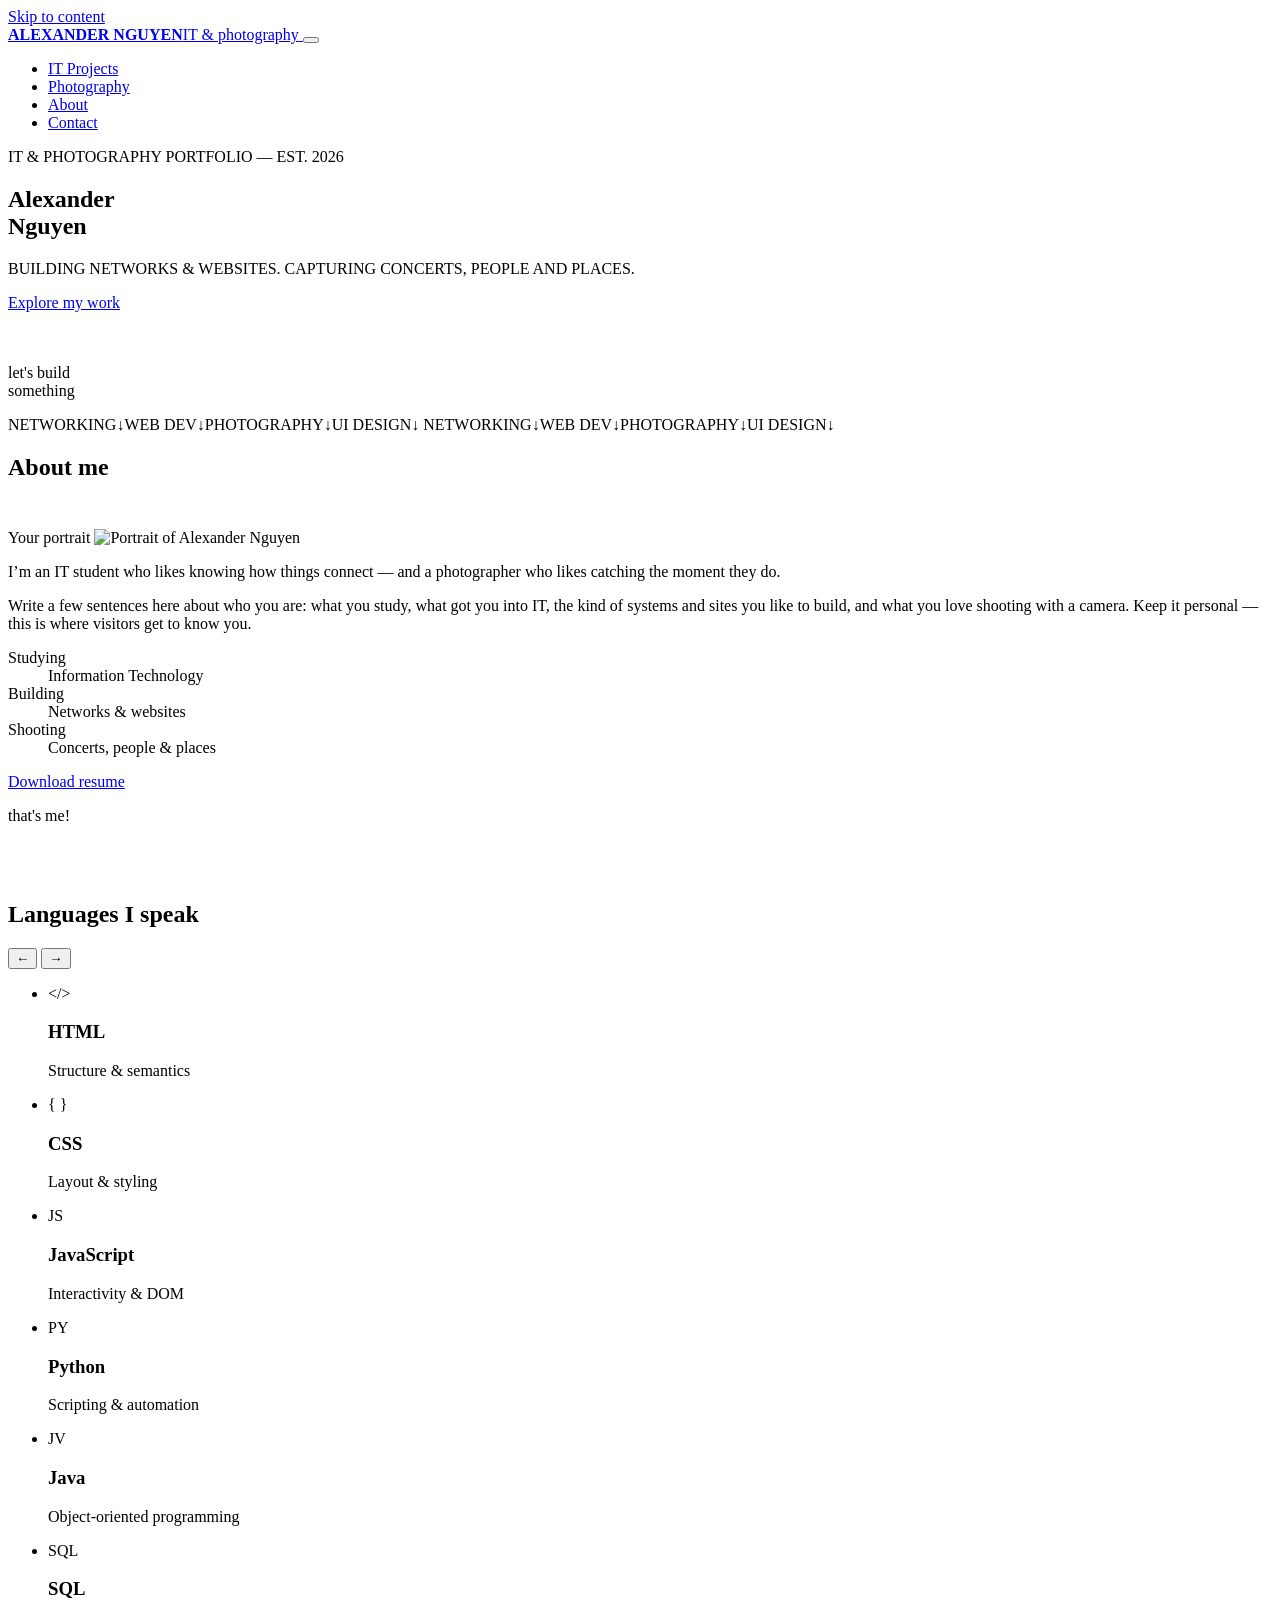
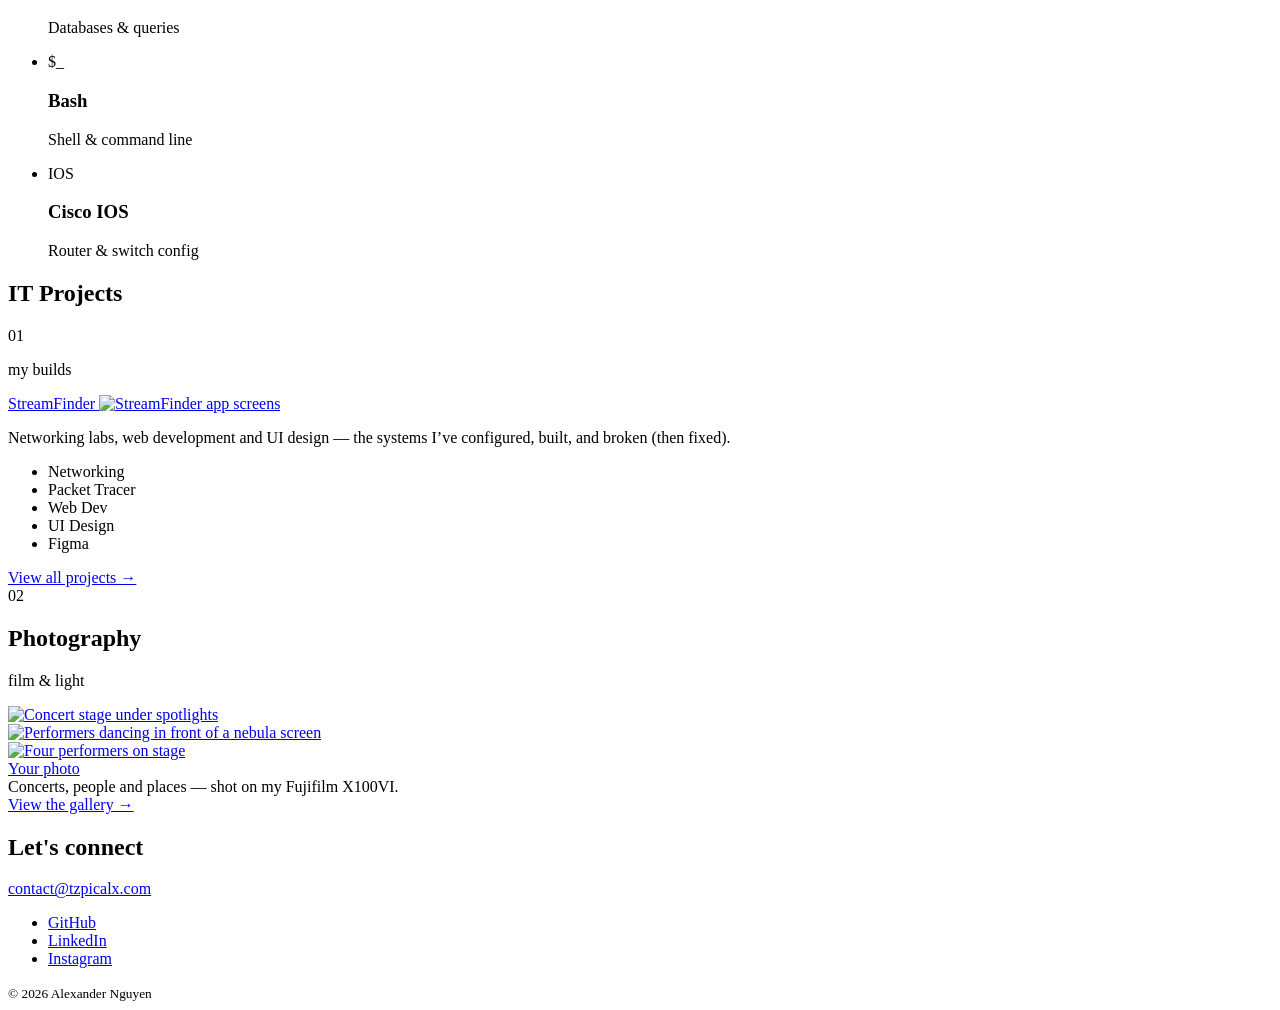
==== index.html @ 3ffe0241 "Add files via upload" ====
<!doctype html>
<html lang="en">
<head>
  <meta charset="utf-8">
  <meta name="viewport" content="width=device-width, initial-scale=1">
  <title>Alexander Nguyen — IT & Photography</title>
  <meta name="description" content="Alexander Nguyen — IT student building networks and websites, and a concert photographer shooting on a Fujifilm X100VI.">
  <meta name="theme-color" content="#050505">
  <link rel="preconnect" href="https://fonts.googleapis.com">
  <link rel="preconnect" href="https://fonts.gstatic.com" crossorigin>
  <link href="https://fonts.googleapis.com/css2?family=Caveat&family=Inter:wght@400;500;600;800;900&display=swap" rel="stylesheet">
  <link rel="stylesheet" href="css/styles.css">
</head>
<body>
  <a class="skip-link" href="#main">Skip to content</a>

  <!-- ============ NAV ============ -->
  <header class="nav">
    <a class="nav__brand" href="index.html" aria-label="Alexander Nguyen, home">
      <strong>ALEXANDER NGUYEN</strong><span>IT &amp; photography</span>
    </a>
    <button class="nav__toggle" aria-label="Menu" aria-expanded="false" aria-controls="nav-links"><span></span></button>
    <nav aria-label="Main">
      <ul class="nav__links" id="nav-links">
        <li><a href="it-projects.html">IT Projects</a></li>
        <li><a href="photography.html">Photography</a></li>
        <li><a href="#about">About</a></li>
        <li><a href="#contact" class="is-accent">Contact</a></li>
      </ul>
    </nav>
  </header>

  <main id="main">
    <!-- ============ HERO ============ -->
    <section class="hero" aria-labelledby="hero-name">
      <div class="leaks" aria-hidden="true">
        <span class="leak" style="--c:var(--leak-orange);--o:.85;--b:140px;width:420px;height:1000px;right:-160px;top:-120px"></span>
        <span class="leak" style="--c:var(--leak-cream);--o:.9;--b:70px;width:170px;height:760px;right:-40px;top:-20px"></span>
        <span class="leak" style="--c:var(--leak-red);--o:.8;--b:130px;width:360px;height:420px;right:-140px;top:470px"></span>
        <span class="leak" style="--c:var(--leak-orange);--o:.35;--b:120px;width:260px;height:300px;left:-140px;top:-120px"></span>
        <span class="leak leak--streak" style="--o:.55;--b:55px;width:1000px;height:130px;left:-420px;top:640px"></span>
      </div>

      <div class="hero__content">
        <p class="hero__eyebrow">IT &amp; PHOTOGRAPHY PORTFOLIO — EST. 2026</p>
        <h1 class="display hero__name icy" id="hero-name">Alexander<br>Nguyen</h1>
        <p class="hero__tagline">BUILDING NETWORKS &amp; WEBSITES. CAPTURING CONCERTS, PEOPLE AND PLACES.</p>
        <a class="btn" href="#work">Explore my work</a>
      </div>

      <div class="hero__stack" aria-hidden="true">
        <div class="ph"><img src="assets/photos/concert-stage.jpg" alt=""></div>
        <div class="ph"><img src="assets/photos/concert-nebula.jpg" alt=""></div>
      </div>
      <p class="note note--ring" aria-hidden="true">let's build<br>something</p>
    </section>

    <!-- ============ MARQUEE ============ -->
    <div class="marquee" aria-hidden="true">
      <div class="marquee__track">
        <div class="marquee__group">
          <span>NETWORKING</span><span>↓</span><span>WEB DEV</span><span>↓</span><span>PHOTOGRAPHY</span><span>↓</span><span>UI DESIGN</span><span>↓</span>
          <span>NETWORKING</span><span>↓</span><span>WEB DEV</span><span>↓</span><span>PHOTOGRAPHY</span><span>↓</span><span>UI DESIGN</span><span>↓</span>
        </div>
      </div>
    </div>

    <!-- ============ ABOUT ============ -->
    <section class="section about container" id="about" aria-labelledby="about-title">
      <div class="leaks" aria-hidden="true">
        <span class="leak" style="--o:.35;--b:160px;width:500px;height:500px;left:-200px;top:620px"></span>
      </div>
      <h2 class="section-title reveal" id="about-title" style="margin-bottom:48px">About me</h2>
      <div class="about__grid">
        <div class="ph about__portrait reveal">
          Your portrait
          <!-- Add your photo as assets/photos/portrait.jpg and it appears here automatically -->
          <img src="assets/photos/portrait.jpg" alt="Portrait of Alexander Nguyen" data-optional>
        </div>
        <div class="about__text reveal">
          <p class="lead">I’m an IT student who likes knowing how things connect — and a photographer who likes catching the moment they do.</p>
          <p class="about__bio">Write a few sentences here about who you are: what you study, what got you into IT, the kind of systems and sites you like to build, and what you love shooting with a camera. Keep it personal — this is where visitors get to know you.</p>
          <dl class="facts">
            <div><dt>Studying</dt><dd>Information Technology</dd></div>
            <div><dt>Building</dt><dd>Networks &amp; websites</dd></div>
            <div><dt>Shooting</dt><dd>Concerts, people &amp; places</dd></div>
          </dl>
          <div><a class="btn" href="assets/resume.pdf" download>Download resume</a></div>
        </div>
      </div>
      <p class="note" aria-hidden="true">that's me!</p>
    </section>

    <!-- ============ LANGUAGES CAROUSEL ============ -->
    <section class="section container" style="padding-top:40px" aria-labelledby="lang-title" data-carousel>
      <div class="carousel__head reveal">
        <h2 class="section-title" id="lang-title">Languages I speak</h2>
        <div class="carousel__arrows">
          <button class="round-btn" type="button" aria-label="Previous" data-prev>←</button>
          <button class="round-btn round-btn--accent" type="button" aria-label="Next" data-next>→</button>
        </div>
      </div>
      <!-- Edit this list to match the languages you know -->
      <ul class="carousel__track reveal" tabindex="0" aria-label="Programming languages">
        <li class="lang"><span class="lang__glyph icy">&lt;/&gt;</span><div><h3>HTML</h3><p>Structure &amp; semantics</p></div></li>
        <li class="lang"><span class="lang__glyph icy">{ }</span><div><h3>CSS</h3><p>Layout &amp; styling</p></div></li>
        <li class="lang"><span class="lang__glyph icy">JS</span><div><h3>JavaScript</h3><p>Interactivity &amp; DOM</p></div></li>
        <li class="lang"><span class="lang__glyph icy">PY</span><div><h3>Python</h3><p>Scripting &amp; automation</p></div></li>
        <li class="lang"><span class="lang__glyph icy">JV</span><div><h3>Java</h3><p>Object-oriented programming</p></div></li>
        <li class="lang"><span class="lang__glyph icy">SQL</span><div><h3>SQL</h3><p>Databases &amp; queries</p></div></li>
        <li class="lang"><span class="lang__glyph icy">$_</span><div><h3>Bash</h3><p>Shell &amp; command line</p></div></li>
        <li class="lang"><span class="lang__glyph icy">IOS</span><div><h3>Cisco IOS</h3><p>Router &amp; switch config</p></div></li>
      </ul>
      <div class="carousel__dots" aria-label="Carousel position"></div>
    </section>

    <!-- ============ IT PROJECTS ============ -->
    <section class="section section--line container" id="work" aria-labelledby="it-title">
      <div class="section-head reveal">
        <h2 class="display feature-title icy" id="it-title">IT Projects</h2>
        <span class="num">01</span>
      </div>
      <p class="note" style="right:calc(var(--pad) + 120px);top:90px" aria-hidden="true">my builds</p>
      <div class="feature-it">
        <a class="feature-link reveal" href="it-projects.html" aria-label="See all IT projects">
          <div class="ph cover">
            StreamFinder
            <img src="assets/streamfinder/cover.png" alt="StreamFinder app screens" data-optional>
          </div>
        </a>
        <div class="feature-it__details reveal">
          <p>Networking labs, web development and UI design — the systems I’ve configured, built, and broken (then fixed).</p>
          <ul class="tags">
            <li class="tag">Networking</li><li class="tag">Packet Tracer</li><li class="tag">Web Dev</li><li class="tag">UI Design</li><li class="tag">Figma</li>
          </ul>
          <a class="link" href="it-projects.html">View all projects →</a>
        </div>
      </div>
    </section>

    <!-- ============ PHOTOGRAPHY ============ -->
    <section class="section container" aria-labelledby="photo-title">
      <div class="leaks" aria-hidden="true">
        <span class="leak" style="--o:.55;--b:160px;width:520px;height:620px;right:-260px;top:160px"></span>
        <span class="leak" style="--c:var(--leak-red);--o:.45;--b:140px;width:260px;height:520px;right:-120px;top:480px"></span>
      </div>
      <div class="section-head reveal">
        <span class="num">02</span>
        <h2 class="display feature-title icy" id="photo-title">Photography</h2>
      </div>
      <p class="note note--ring" style="left:calc(var(--pad) + 40px);top:110px" aria-hidden="true">film &amp; light</p>
      <a class="photo-row reveal" href="photography.html" aria-label="Open the photography gallery">
        <div class="ph cover"><img src="assets/photos/concert-spotlights.jpg" alt="Concert stage under spotlights"></div>
        <div class="ph cover"><img src="assets/photos/concert-nebula.jpg" alt="Performers dancing in front of a nebula screen"></div>
        <div class="ph cover"><img src="assets/photos/concert-stage.jpg" alt="Four performers on stage"></div>
        <div class="ph cover">Your photo</div>
      </a>
      <div class="feature-foot reveal">
        <p style="margin:0">Concerts, people and places — shot on my Fujifilm X100VI.</p>
        <a class="link" href="photography.html">View the gallery →</a>
      </div>
    </section>
  </main>

  <!-- ============ CONTACT FOOTER ============ -->
  <footer class="contact" id="contact">
    <div class="leaks" aria-hidden="true">
      <span class="leak" style="--o:.55;--b:150px;width:700px;height:260px;left:-120px;bottom:-140px"></span>
      <span class="leak" style="--c:var(--leak-red);--o:.45;--b:130px;width:400px;height:200px;left:380px;bottom:-120px"></span>
    </div>
    <h2 class="display contact__title icy" style="position:relative;z-index:1">Let's connect</h2>
    <div class="contact__row">
      <a class="contact__email" href="mailto:contact@tzpicalx.com">contact@tzpicalx.com</a>
      <ul class="socials">
        <li><a href="https://github.com/tzpicalx" target="_blank" rel="noopener">GitHub</a></li>
        <li><a href="https://www.linkedin.com/in/tzpicalx" target="_blank" rel="noopener">LinkedIn</a></li>
        <li><a href="https://www.instagram.com/tzpicalx" target="_blank" rel="noopener">Instagram</a></li>
      </ul>
    </div>
    <small>© <span data-year>2026</span> Alexander Nguyen</small>
  </footer>

  <script src="js/main.js"></script>
</body>
</html>
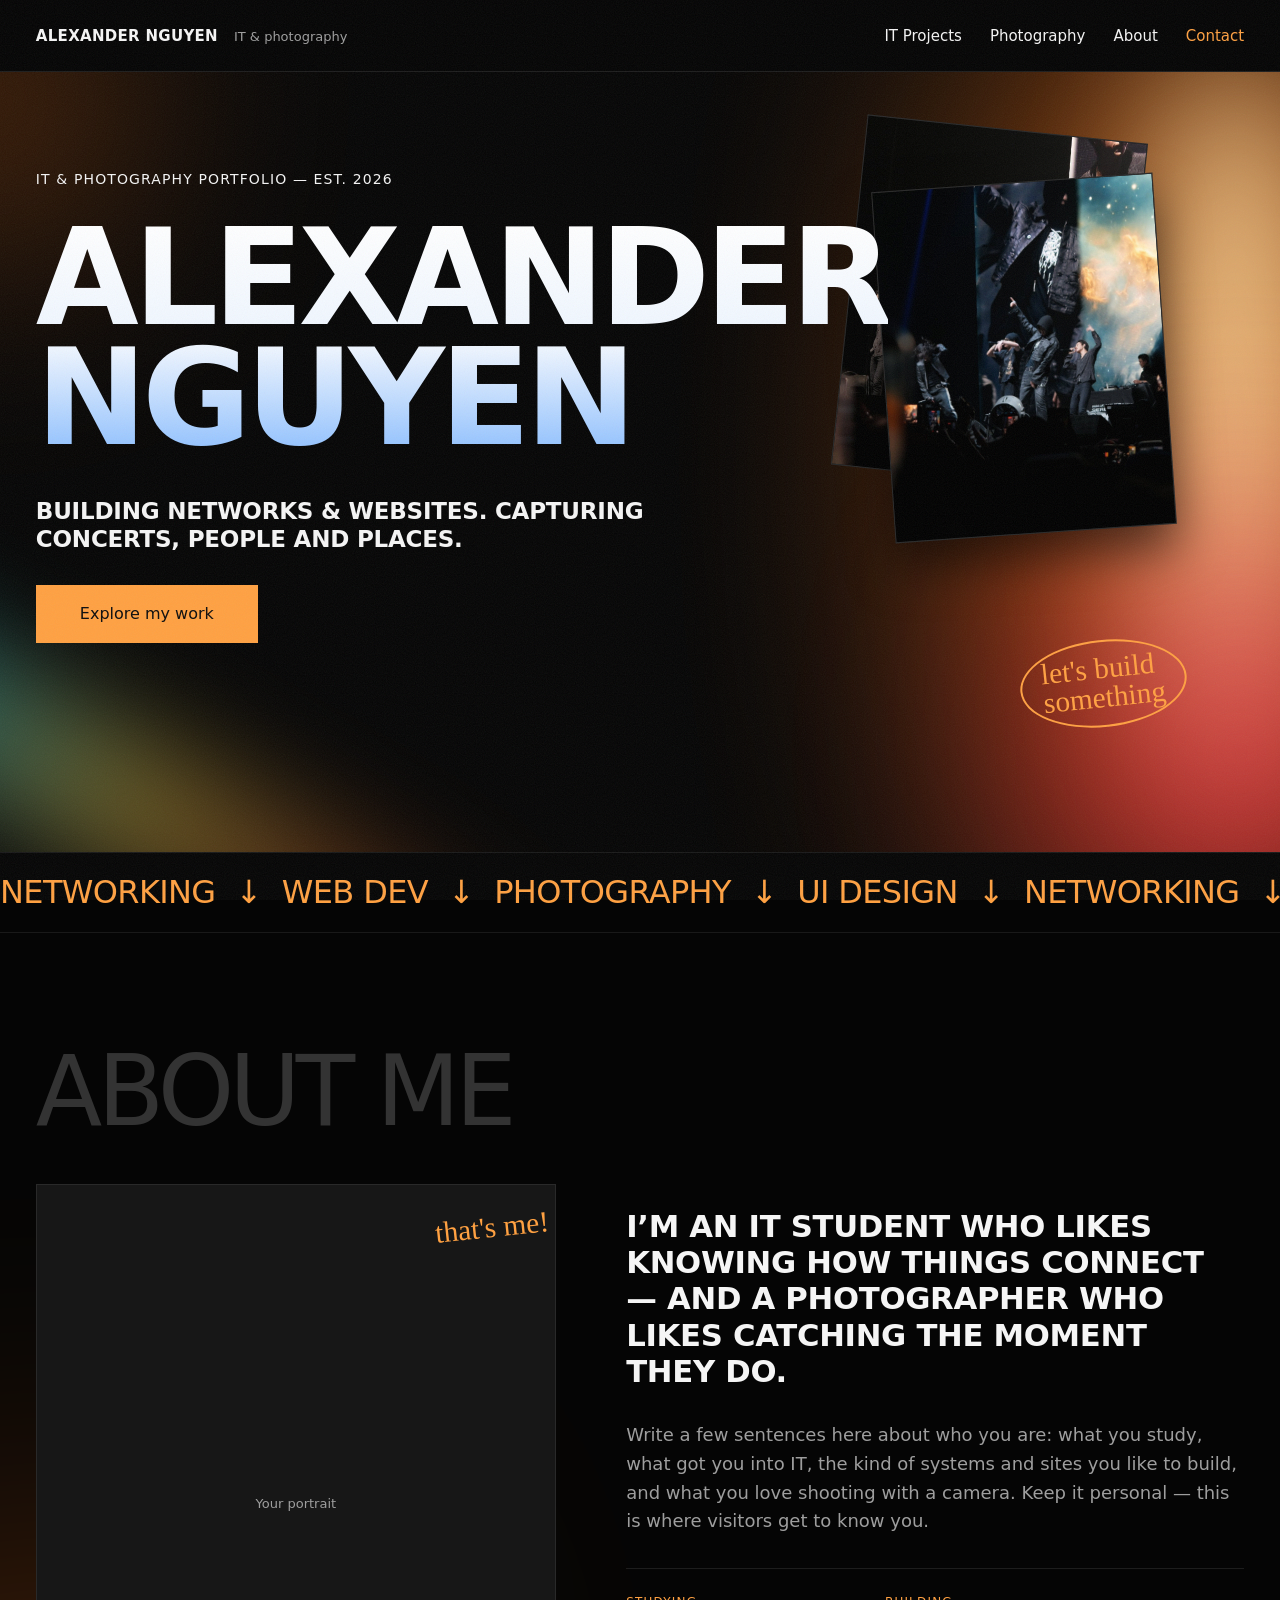
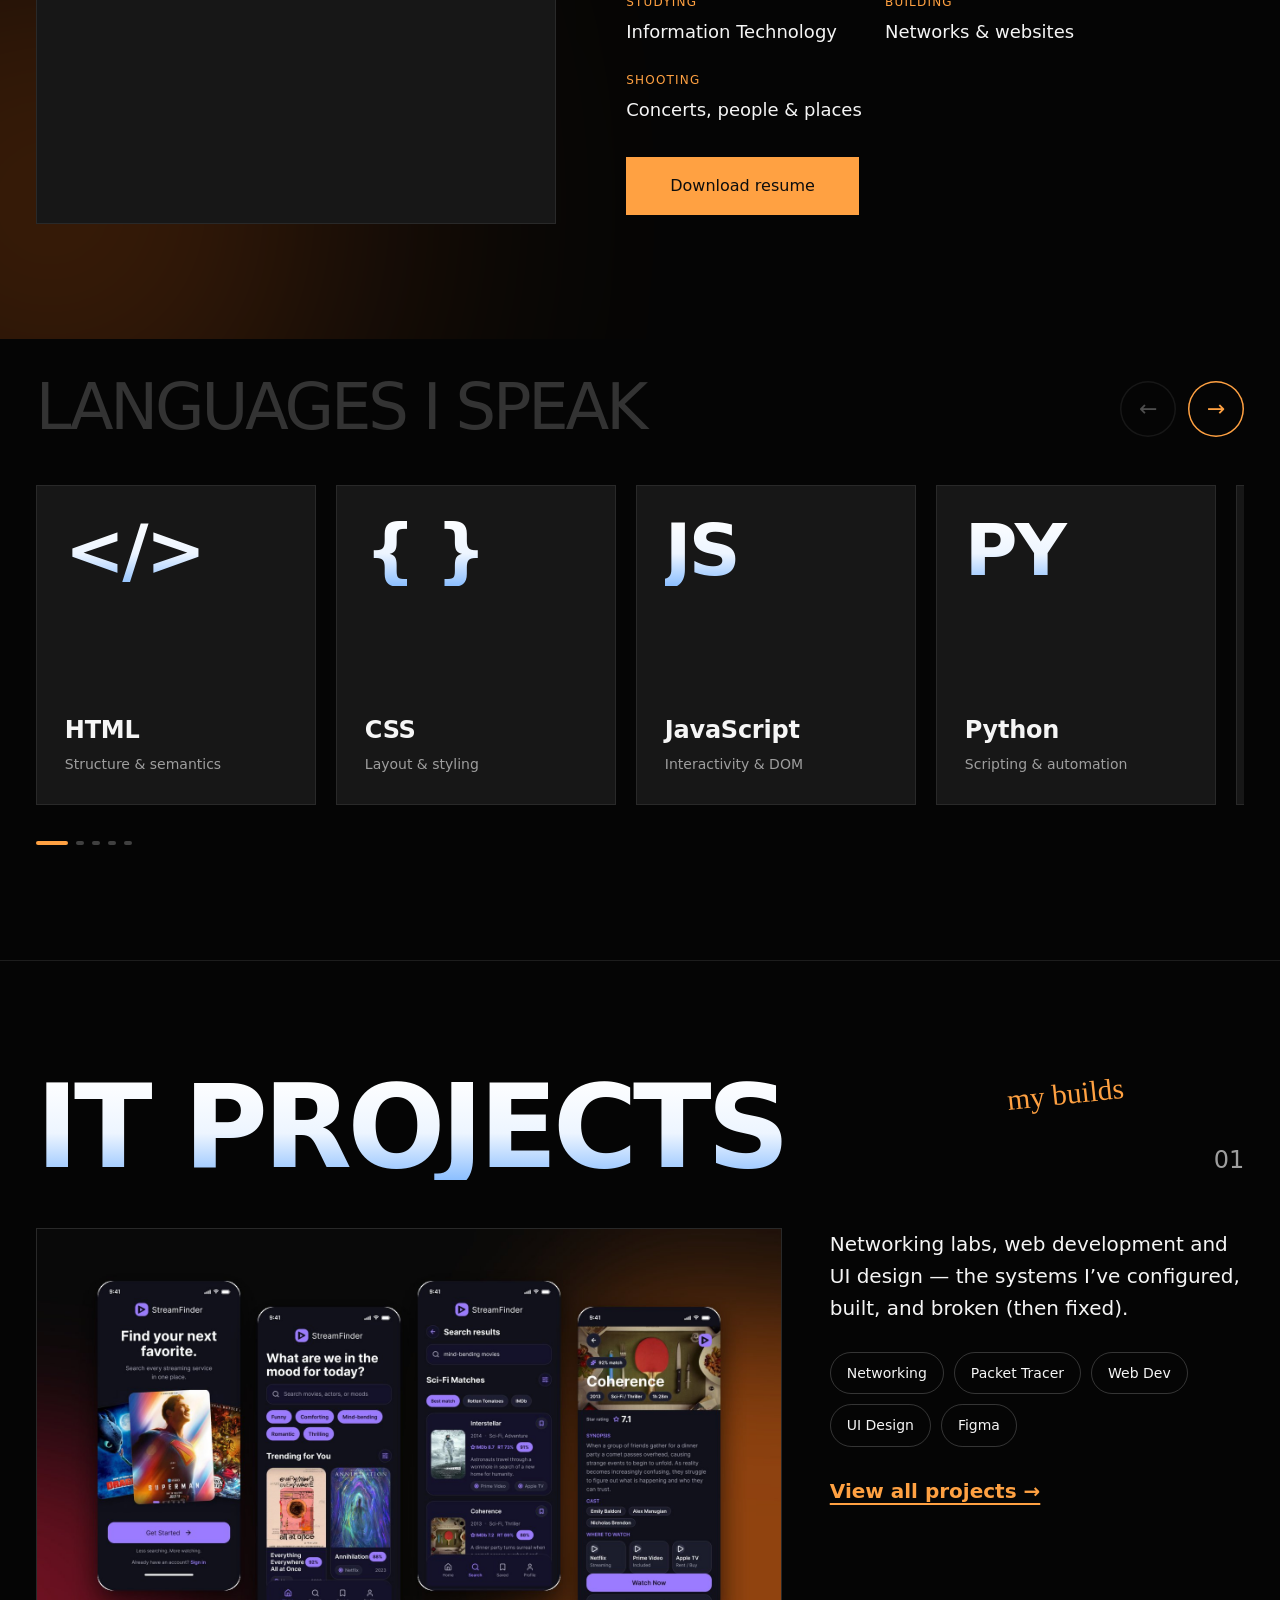
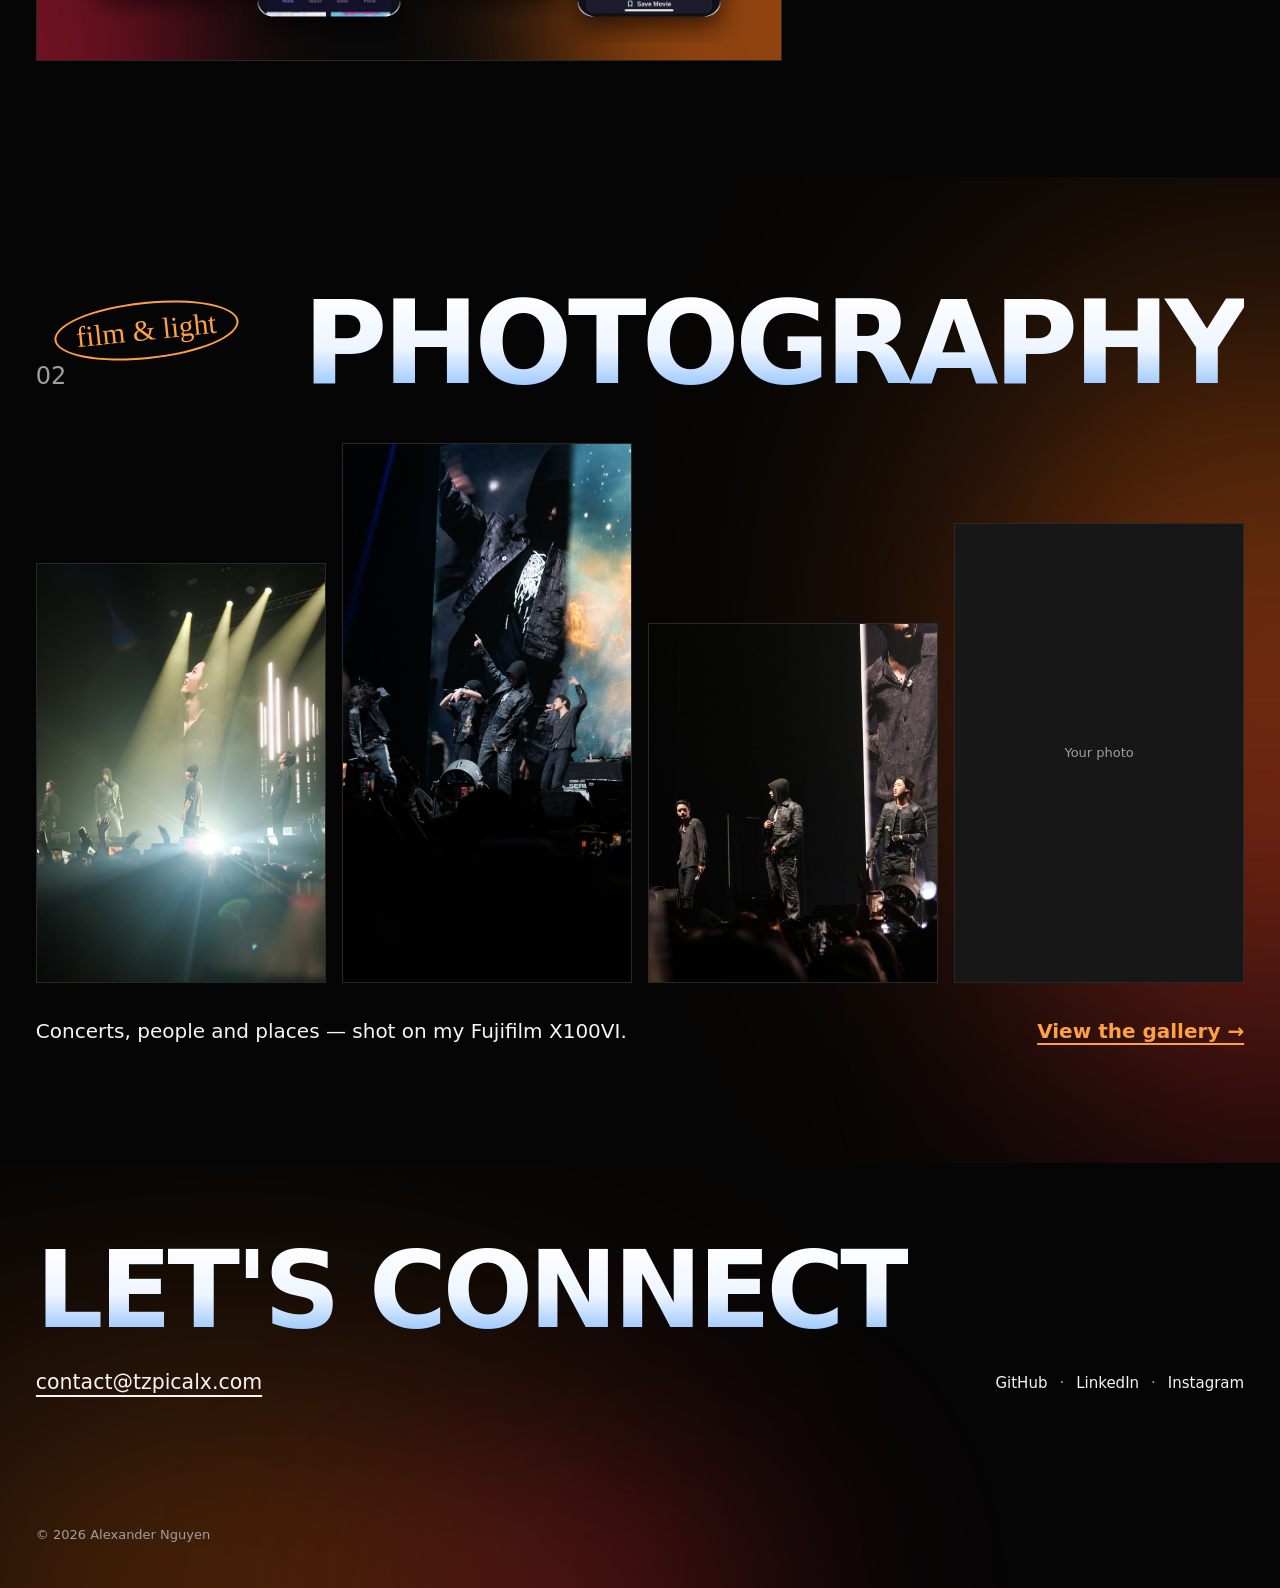
==== commit f925bec1: "Add files via upload" ====
--- a/index.html
+++ b/index.html
@@ -125,7 +125,7 @@
         <a class="feature-link reveal" href="it-projects.html" aria-label="See all IT projects">
           <div class="ph cover">
             StreamFinder
-            <img src="assets/streamfinder/cover.png" alt="StreamFinder app screens" data-optional>
+            <img src="assets/streamfinder/cover.jpg" alt="StreamFinder app screens" data-optional>
           </div>
         </a>
         <div class="feature-it__details reveal">
@@ -172,7 +172,7 @@
     <div class="contact__row">
       <a class="contact__email" href="mailto:contact@tzpicalx.com">contact@tzpicalx.com</a>
       <ul class="socials">
-        <li><a href="https://github.com/tzpicalx" target="_blank" rel="noopener">GitHub</a></li>
+        <li><a href="https://github.com/TypicalAlx" target="_blank" rel="noopener">GitHub</a></li>
         <li><a href="https://www.linkedin.com/in/tzpicalx" target="_blank" rel="noopener">LinkedIn</a></li>
         <li><a href="https://www.instagram.com/tzpicalx" target="_blank" rel="noopener">Instagram</a></li>
       </ul>
--- a/css/styles.css
+++ b/css/styles.css
@@ -0,0 +1,662 @@
+/* ==========================================================
+   Alexander Nguyen — Portfolio
+   One dark theme: black base, warm light leaks, icy headlines,
+   amber accent, handwritten notes.
+   ========================================================== */
+
+:root {
+  --bg: #050505;
+  --tile: #171717;
+  --white: #f5f5f5;
+  --muted: #9e9e9e;
+  --grey: #333333;
+  --line: rgba(245, 245, 245, 0.1);
+  --amber: #ffa142;
+  --ink: #0d0d0d;
+
+  --leak-orange: #ff7314;
+  --leak-cream: #ffdb9e;
+  --leak-red: #d91a38;
+
+  --icy: linear-gradient(180deg, #ffffff 0%, #edf5ff 55%, #8cbfff 100%);
+
+  --font: "Inter", system-ui, -apple-system, "Segoe UI", sans-serif;
+  --script: "Caveat", "Segoe Print", cursive;
+
+  --pad: clamp(20px, 2.8vw, 40px);
+  --section: clamp(80px, 9vw, 140px);
+  --ease: cubic-bezier(0.22, 1, 0.36, 1);
+}
+
+*,
+*::before,
+*::after { box-sizing: border-box; }
+
+html { scroll-behavior: smooth; -webkit-text-size-adjust: 100%; }
+
+body {
+  margin: 0;
+  background: var(--bg);
+  color: var(--white);
+  font-family: var(--font);
+  font-size: 18px;
+  line-height: 1.6;
+  -webkit-font-smoothing: antialiased;
+  overflow-x: hidden;
+}
+
+/* Film grain over everything */
+body::after {
+  content: "";
+  position: fixed;
+  inset: 0;
+  pointer-events: none;
+  z-index: 100;
+  opacity: 0.07;
+  background-image: url("data:image/svg+xml,%3Csvg xmlns='http://www.w3.org/2000/svg' width='160' height='160'%3E%3Cfilter id='n'%3E%3CfeTurbulence type='fractalNoise' baseFrequency='0.9' numOctaves='3' stitchTiles='stitch'/%3E%3C/filter%3E%3Crect width='100%25' height='100%25' filter='url(%23n)'/%3E%3C/svg%3E");
+}
+
+img { display: block; max-width: 100%; }
+a { color: inherit; text-decoration: none; }
+button { font: inherit; color: inherit; background: none; border: 0; cursor: pointer; }
+
+:focus-visible { outline: 2px solid var(--amber); outline-offset: 4px; }
+
+.skip-link {
+  position: absolute; left: -9999px; top: 8px; z-index: 200;
+  background: var(--amber); color: var(--ink); padding: 10px 16px;
+}
+.skip-link:focus { left: 8px; }
+
+.container { padding-inline: var(--pad); position: relative; }
+
+/* ---------- Type ---------- */
+.icy {
+  background: var(--icy);
+  -webkit-background-clip: text;
+  background-clip: text;
+  color: transparent;
+}
+
+.display {
+  font-weight: 900;
+  text-transform: uppercase;
+  letter-spacing: -0.04em;
+  line-height: 0.9;
+  margin: 0;
+  width: fit-content;
+  max-width: 100%;
+}
+
+.section-title {
+  font-weight: 500;
+  font-size: clamp(44px, 7.6vw, 110px);
+  letter-spacing: -0.05em;
+  line-height: 0.9;
+  color: var(--grey);
+  text-transform: uppercase;
+  margin: 0;
+}
+
+.eyebrow {
+  font-size: 13px;
+  font-weight: 500;
+  letter-spacing: 0.1em;
+  text-transform: uppercase;
+  color: var(--amber);
+  margin: 0;
+}
+
+.lead {
+  font-weight: 600;
+  font-size: clamp(22px, 2.4vw, 34px);
+  line-height: 1.18;
+  letter-spacing: -0.01em;
+  text-transform: uppercase;
+  margin: 0;
+}
+
+.muted { color: var(--muted); }
+
+.note {
+  font-family: var(--script);
+  color: var(--amber);
+  font-size: clamp(24px, 2.3vw, 34px);
+  line-height: 1;
+  position: absolute;
+  transform: rotate(-6deg);
+  white-space: nowrap;
+  pointer-events: none;
+  z-index: 3;
+}
+.note--ring::after {
+  content: "";
+  position: absolute;
+  inset: -14px -22px;
+  border: 2px solid var(--amber);
+  border-radius: 50%;
+}
+
+/* ---------- Light leaks ---------- */
+.leaks { position: absolute; inset: 0; overflow: hidden; pointer-events: none; z-index: 0; }
+.leak {
+  position: absolute;
+  border-radius: 50%;
+  filter: blur(var(--b, 120px));
+  opacity: var(--o, 0.8);
+  background: var(--c, var(--leak-orange));
+  animation: drift 18s ease-in-out infinite alternate;
+}
+.leak--streak {
+  border-radius: 0;
+  background: linear-gradient(90deg, rgba(26, 89, 255, 0.9), rgba(51, 230, 242, 0.8) 30%, rgba(255, 217, 77, 0.8) 55%, rgba(255, 115, 38, 0.6) 80%, transparent);
+  transform: rotate(28deg);
+}
+@keyframes drift {
+  from { translate: 0 0; }
+  to { translate: -30px 24px; }
+}
+
+/* ---------- Buttons & links ---------- */
+.btn {
+  display: inline-flex;
+  align-items: center;
+  gap: 10px;
+  padding: 16px 44px;
+  font-size: 16px;
+  font-weight: 500;
+  background: var(--amber);
+  color: var(--ink);
+  transition: transform 0.3s var(--ease), background 0.3s;
+}
+.btn:hover { transform: translateY(-2px); background: #ffb468; }
+.btn--ghost { background: transparent; color: var(--white); box-shadow: inset 0 0 0 1.5px rgba(245, 245, 245, 0.3); }
+.btn--ghost:hover { background: rgba(245, 245, 245, 0.06); }
+
+.link {
+  font-weight: 600;
+  color: var(--amber);
+  text-decoration: underline;
+  text-underline-offset: 5px;
+  transition: text-underline-offset 0.2s;
+}
+.link:hover { text-underline-offset: 8px; }
+.see-more { font-size: 13px; font-weight: 500; text-decoration: underline; text-underline-offset: 4px; }
+
+.tag {
+  display: inline-block;
+  padding: 9px 16px;
+  border-radius: 999px;
+  border: 1px solid rgba(245, 245, 245, 0.2);
+  font-size: 14px;
+  font-weight: 500;
+}
+.tags { display: flex; flex-wrap: wrap; gap: 10px; list-style: none; padding: 0; margin: 0; }
+
+/* ---------- Placeholder photo ---------- */
+.ph {
+  background: var(--tile);
+  border: 1px solid rgba(245, 245, 245, 0.08);
+  display: grid;
+  place-items: center;
+  color: var(--muted);
+  font-size: 13px;
+  font-weight: 500;
+  position: relative;
+  overflow: hidden;
+}
+button.ph { padding: 0; width: 100%; font: inherit; color: var(--muted); }
+.ph > img { position: absolute; inset: 0; width: 100%; height: 100%; object-fit: cover; }
+
+/* ---------- Nav ---------- */
+.nav {
+  position: sticky;
+  top: 0;
+  z-index: 50;
+  display: flex;
+  align-items: center;
+  justify-content: space-between;
+  height: 72px;
+  padding-inline: var(--pad);
+  background: rgba(5, 5, 5, 0.82);
+  backdrop-filter: blur(14px);
+  -webkit-backdrop-filter: blur(14px);
+  border-bottom: 1px solid var(--line);
+}
+.nav__brand { display: flex; align-items: baseline; gap: 16px; }
+.nav__brand strong { font-weight: 800; font-size: 15px; letter-spacing: 0.02em; }
+.nav__brand span { font-size: 13px; color: var(--muted); }
+.nav__links { display: flex; gap: 28px; list-style: none; margin: 0; padding: 0; }
+.nav__links a { font-size: 15px; font-weight: 500; position: relative; }
+.nav__links a::after {
+  content: ""; position: absolute; left: 0; right: 100%; bottom: -6px; height: 1px;
+  background: currentColor; transition: right 0.3s var(--ease);
+}
+.nav__links a:hover::after,
+.nav__links a[aria-current="page"]::after { right: 0; }
+.nav__links .is-accent { color: var(--amber); }
+.nav__toggle { display: none; width: 44px; height: 44px; position: relative; }
+.nav__toggle span,
+.nav__toggle span::before,
+.nav__toggle span::after {
+  position: absolute; left: 10px; right: 10px; height: 2px; background: var(--white);
+  transition: transform 0.3s var(--ease), opacity 0.2s; content: "";
+}
+.nav__toggle span { top: 21px; }
+.nav__toggle span::before { left: 0; right: 0; top: -7px; }
+.nav__toggle span::after { left: 0; right: 0; top: 7px; }
+.nav.is-open .nav__toggle span { background: transparent; }
+.nav.is-open .nav__toggle span::before { transform: translateY(7px) rotate(45deg); }
+.nav.is-open .nav__toggle span::after { transform: translateY(-7px) rotate(-45deg); }
+
+/* ---------- Marquee ---------- */
+.marquee {
+  border-block: 1px solid rgba(245, 245, 245, 0.08);
+  overflow: hidden;
+  padding-block: 14px;
+  position: relative;
+  z-index: 2;
+  background: var(--bg);
+}
+.marquee__track {
+  display: flex;
+  width: max-content;
+  animation: marquee 32s linear infinite;
+}
+.marquee__group { display: flex; gap: 20px; padding-right: 20px; }
+.marquee span {
+  font-size: clamp(26px, 2.5vw, 36px);
+  font-weight: 500;
+  letter-spacing: -0.02em;
+  color: var(--amber);
+  white-space: nowrap;
+}
+.marquee:hover .marquee__track { animation-play-state: paused; }
+@keyframes marquee { to { transform: translateX(-50%); } }
+
+/* ---------- Section shell ---------- */
+.section { padding-block: var(--section); position: relative; overflow: hidden; }
+.section--line { border-top: 1px solid var(--line); }
+.section > *:not(.leaks):not(.note) { position: relative; z-index: 1; }
+.section > .leaks { position: absolute; z-index: 0; }
+
+.section-head {
+  display: flex;
+  justify-content: space-between;
+  align-items: flex-end;
+  gap: 24px;
+  margin-bottom: 48px;
+}
+.section-head .num { font-size: 24px; font-weight: 500; color: var(--muted); }
+
+/* ==========================================================
+   HOME
+   ========================================================== */
+.hero {
+  position: relative;
+  min-height: 780px;
+  padding: 96px var(--pad) 96px;
+  overflow: hidden;
+  isolation: isolate;
+}
+.hero__content { position: relative; z-index: 2; }
+.hero__eyebrow { font-size: 14px; font-weight: 500; letter-spacing: 0.08em; margin: 0 0 28px; }
+.hero__name { font-size: clamp(42px, 10.4vw, 150px); }
+.hero__tagline {
+  font-weight: 600;
+  font-size: clamp(20px, 1.8vw, 26px);
+  line-height: 1.2;
+  letter-spacing: -0.01em;
+  max-width: 640px;
+  margin: 40px 0 32px;
+}
+.hero__stack {
+  position: absolute;
+  z-index: 1;
+  right: clamp(40px, 9vw, 140px);
+  top: 110px;
+  width: clamp(240px, 22vw, 320px);
+  aspect-ratio: 4 / 5;
+}
+.hero__stack .ph { position: absolute; inset: 0; transition: transform 0.6s var(--ease); }
+.hero__stack .ph:first-child { transform: rotate(6deg) translate(-40px, -50px); }
+.hero__stack .ph:last-child { transform: rotate(-4deg); box-shadow: 0 24px 48px rgba(0, 0, 0, 0.6); }
+.hero__stack:hover .ph:first-child { transform: rotate(9deg) translate(-70px, -60px); }
+.hero__stack:hover .ph:last-child { transform: rotate(-2deg) translateY(-6px); }
+.hero .note { right: clamp(40px, 9vw, 160px); bottom: 110px; }
+
+/* About */
+.about__grid {
+  display: grid;
+  grid-template-columns: minmax(280px, 520px) 1fr;
+  gap: clamp(40px, 5.5vw, 80px);
+  align-items: start;
+}
+.about__portrait { aspect-ratio: 520 / 640; }
+.about__text { display: grid; gap: 32px; padding-top: 24px; }
+.about__bio { color: var(--muted); margin: 0; }
+.facts {
+  display: flex; flex-wrap: wrap; gap: 24px 48px; padding-top: 24px;
+  border-top: 1px solid var(--line); margin: 0;
+}
+.facts dt { font-size: 12px; font-weight: 500; letter-spacing: 0.1em; text-transform: uppercase; color: var(--amber); }
+.facts dd { margin: 6px 0 0; font-weight: 500; }
+.about .note { left: min(470px, 34vw); top: 250px; }
+
+/* Languages carousel */
+.carousel__head { display: flex; justify-content: space-between; align-items: flex-end; gap: 24px; margin-bottom: 48px; }
+.carousel__head .section-title { font-size: clamp(36px, 5vw, 72px); }
+.carousel__arrows { display: flex; gap: 12px; }
+.round-btn {
+  width: 56px; height: 56px; border-radius: 50%;
+  display: grid; place-items: center; font-size: 22px;
+  box-shadow: inset 0 0 0 1.5px rgba(245, 245, 245, 0.25);
+  transition: background 0.2s, color 0.2s, box-shadow 0.2s;
+}
+.round-btn--accent { color: var(--amber); box-shadow: inset 0 0 0 1.5px var(--amber); }
+.round-btn:hover { background: var(--amber); color: var(--ink); box-shadow: inset 0 0 0 1.5px var(--amber); }
+.round-btn:disabled { opacity: 0.3; pointer-events: none; }
+.carousel__track {
+  display: flex;
+  gap: 20px;
+  overflow-x: auto;
+  scroll-snap-type: x mandatory;
+  scrollbar-width: none;
+  padding-bottom: 4px;
+  margin: 0;
+  list-style: none;
+  padding-left: 0;
+}
+.carousel__track::-webkit-scrollbar { display: none; }
+.lang {
+  flex: 0 0 280px;
+  height: 320px;
+  scroll-snap-align: start;
+  background: var(--tile);
+  border: 1px solid rgba(245, 245, 245, 0.08);
+  padding: 28px;
+  display: flex;
+  flex-direction: column;
+  justify-content: space-between;
+  transition: border-color 0.3s, transform 0.4s var(--ease);
+}
+.lang:hover { border-color: rgba(255, 161, 66, 0.5); transform: translateY(-6px); }
+.lang__glyph { font-weight: 900; font-size: 72px; letter-spacing: -0.04em; line-height: 1; }
+.lang h3 { margin: 0; font-size: 24px; font-weight: 600; letter-spacing: -0.01em; }
+.lang p { margin: 4px 0 0; font-size: 14px; color: var(--muted); }
+.carousel__dots { display: flex; gap: 8px; margin-top: 32px; }
+.carousel__dots button { width: 8px; height: 4px; border-radius: 2px; background: rgba(245, 245, 245, 0.25); transition: width 0.3s var(--ease), background 0.3s; padding: 0; }
+.carousel__dots button[aria-current="true"] { width: 32px; background: var(--amber); }
+
+/* Home feature sections */
+.feature-title { font-size: clamp(38px, 9vw, 130px); }
+.feature-it { display: grid; grid-template-columns: 1.8fr 1fr; gap: 48px; align-items: start; }
+.feature-it .cover { aspect-ratio: 860 / 500; }
+.feature-it__details { display: grid; gap: 28px; font-size: 20px; }
+.feature-it__details p { margin: 0; }
+.feature-link { display: block; }
+.feature-link:hover .cover img { transform: scale(1.04); }
+.cover img { transition: transform 0.8s var(--ease); }
+
+.photo-row { display: grid; grid-template-columns: repeat(4, 1fr); gap: 16px; align-items: end; }
+.photo-row .ph:nth-child(1) { height: 420px; }
+.photo-row .ph:nth-child(2) { height: 540px; }
+.photo-row .ph:nth-child(3) { height: 360px; }
+.photo-row .ph:nth-child(4) { height: 460px; }
+.feature-foot { display: flex; justify-content: space-between; align-items: center; gap: 24px; flex-wrap: wrap; margin-top: 32px; font-size: 20px; }
+
+/* ---------- Contact footer ---------- */
+.contact { position: relative; overflow: hidden; padding: 80px var(--pad) 40px; }
+.contact__title { font-size: clamp(40px, 8.3vw, 120px); }
+.contact__row {
+  display: flex; justify-content: space-between; align-items: center; gap: 24px; flex-wrap: wrap;
+  margin: 28px 0 120px; position: relative; z-index: 1;
+}
+.contact__email { font-size: clamp(18px, 1.6vw, 22px); font-weight: 500; text-decoration: underline; text-underline-offset: 6px; }
+.contact__email:hover { color: var(--amber); }
+.socials { display: flex; gap: 12px; list-style: none; margin: 0; padding: 0; font-size: 15px; font-weight: 500; }
+.socials li + li::before { content: "·"; margin-right: 12px; color: var(--muted); }
+.socials a:hover { color: var(--amber); }
+.contact small { color: var(--muted); font-size: 13px; position: relative; z-index: 1; }
+
+/* ==========================================================
+   INNER PAGES
+   ========================================================== */
+.page-head { position: relative; overflow: hidden; padding: 140px var(--pad); }
+.page-head .display { font-size: clamp(40px, 10.4vw, 150px); position: relative; z-index: 1; }
+.page-head p:not(.note) { position: relative; z-index: 1; font-size: 22px; max-width: 720px; margin: 24px 0 0; }
+
+/* IT index */
+.index { list-style: none; margin: 0 0 var(--section); padding: 0 var(--pad); }
+.index a, .index .index__row {
+  display: grid;
+  grid-template-columns: 48px 1fr auto 80px 24px;
+  gap: 40px;
+  align-items: center;
+  padding: 28px 0;
+  border-top: 1px solid var(--line);
+}
+.index__num { font-weight: 500; color: var(--amber); }
+.index__name { font-size: clamp(32px, 3.4vw, 48px); font-weight: 500; letter-spacing: -0.03em; transition: transform 0.4s var(--ease); }
+.index a:hover .index__name { transform: translateX(12px); }
+.index__cat { font-size: 16px; }
+.index__year { font-size: 16px; font-weight: 500; color: var(--muted); }
+.index__arrow { color: var(--amber); font-size: 24px; }
+.index .is-soon { color: var(--grey); }
+.index .is-soon .index__num { color: var(--muted); }
+
+/* Case study */
+.case-title { font-size: clamp(34px, 10.4vw, 150px); }
+.case-intro { display: grid; grid-template-columns: 1.4fr 1fr; gap: 80px; align-items: start; margin-bottom: 72px; }
+.meta { margin: 0; display: grid; gap: 20px; }
+.meta div { display: flex; justify-content: space-between; gap: 16px; padding-bottom: 14px; border-bottom: 1px solid var(--line); }
+.meta dt { font-size: 12px; font-weight: 500; letter-spacing: 0.1em; text-transform: uppercase; color: var(--amber); }
+.meta dd { margin: 0; font-weight: 500; text-align: right; }
+
+.phones { display: flex; justify-content: center; gap: 24px; padding-block: 24px 72px; }
+.phone { display: grid; gap: 16px; justify-items: center; margin: 0; }
+.phone:nth-child(even) { padding-top: 48px; }
+.phone__screen {
+  width: 300px;
+  aspect-ratio: 393 / 852;
+  border-radius: 44px;
+  box-shadow: 0 0 0 6px rgba(245, 245, 245, 0.18), 0 30px 60px rgba(0, 0, 0, 0.6);
+  overflow: hidden;
+  background: linear-gradient(160deg, #1d1d1d, #0e0e0e);
+  display: grid;
+  place-items: center;
+  text-align: center;
+  position: relative;
+  transition: transform 0.5s var(--ease);
+}
+.phone__screen:hover { transform: translateY(-10px); }
+.phone__screen img { position: absolute; inset: 0; width: 100%; height: 100%; object-fit: cover; }
+.phone__screen span { font-size: 15px; font-weight: 500; }
+.phone__screen small { display: block; color: var(--muted); font-size: 13px; }
+.phone figcaption { font-size: 14px; font-weight: 500; color: var(--muted); }
+
+.story {
+  display: grid; grid-template-columns: repeat(3, 1fr); gap: 48px;
+  padding-top: 40px; border-top: 1px solid var(--line); margin-bottom: 56px;
+}
+.story h3 { margin: 0 0 16px; }
+.story p { margin: 0; line-height: 1.6; }
+
+.slots { display: grid; grid-template-columns: 1fr 1fr; gap: 24px; margin-top: 32px; }
+.slot {
+  height: 320px; border: 1.5px dashed rgba(245, 245, 245, 0.2);
+  display: grid; place-content: center; text-align: center; gap: 8px;
+}
+.slot strong { color: var(--amber); font-weight: 500; }
+.slot span { color: var(--muted); font-weight: 500; font-size: 20px; }
+
+/* Photography */
+.page-head .note { right: var(--pad); bottom: 120px; }
+.filters { display: flex; flex-wrap: wrap; gap: 10px; padding: 0 var(--pad) 56px; }
+.filter {
+  padding: 10px 20px; border-radius: 999px; font-size: 15px; font-weight: 500;
+  box-shadow: inset 0 0 0 1px rgba(245, 245, 245, 0.25);
+  transition: background 0.2s, color 0.2s;
+}
+.filter:hover { background: rgba(245, 245, 245, 0.08); }
+.filter[aria-pressed="true"] { background: var(--amber); color: var(--ink); box-shadow: none; }
+
+.featured { padding: 0 var(--pad) var(--section); position: relative; }
+.featured__img { width: 100%; aspect-ratio: 1360 / 760; cursor: zoom-in; }
+.featured__cap { display: flex; justify-content: space-between; align-items: center; margin-top: 20px; gap: 16px; }
+.featured__cap h2 { margin: 0; font-size: 28px; font-weight: 500; letter-spacing: -0.02em; }
+.featured__cap p { margin: 0; font-size: 14px; }
+.featured .note { right: calc(var(--pad) + 40px); top: 24px; }
+
+.series-grid {
+  display: grid;
+  grid-template-columns: repeat(3, 1fr);
+  gap: 24px;
+  align-items: end;
+}
+.series-card .cover { aspect-ratio: 4 / 5; }
+.series-card:nth-child(2) .cover { aspect-ratio: 3 / 4; }
+.series-card__row { display: flex; justify-content: space-between; align-items: flex-end; margin-top: 12px; }
+.series-card h3 { margin: 0; font-size: 24px; font-weight: 500; letter-spacing: -0.02em; }
+.series-card p { margin: 4px 0 0; font-size: 13px; }
+.series-card.is-soon .cover { border-style: dashed; border-color: rgba(245, 245, 245, 0.2); background: transparent; }
+.series-card.is-soon h3 { color: var(--muted); }
+
+.gallery-head { display: flex; justify-content: space-between; align-items: flex-end; gap: 24px; flex-wrap: wrap; margin-bottom: 48px; }
+.gallery { columns: 4 260px; column-gap: 16px; }
+.gallery__item {
+  break-inside: avoid;
+  margin: 0 0 16px;
+  width: 100%;
+  display: block;
+  position: relative;
+  overflow: hidden;
+  cursor: zoom-in;
+  background: var(--tile);
+}
+.gallery__item img { width: 100%; height: auto; transition: transform 0.8s var(--ease), filter 0.4s; }
+.gallery__item:hover img { transform: scale(1.04); filter: brightness(1.08); }
+.gallery__item figcaption {
+  position: absolute; left: 0; right: 0; bottom: 0;
+  padding: 40px 16px 14px;
+  background: linear-gradient(transparent, rgba(0, 0, 0, 0.75));
+  font-size: 14px; font-weight: 500; text-align: left;
+  opacity: 0; transform: translateY(8px);
+  transition: opacity 0.3s, transform 0.3s var(--ease);
+}
+.gallery__item:hover figcaption,
+.gallery__item:focus-visible figcaption { opacity: 1; transform: none; }
+.gallery__empty { color: var(--muted); padding: 40px 0; }
+.gallery__item.is-hidden { display: none; }
+
+/* Lightbox */
+.lightbox {
+  position: fixed; inset: 0; z-index: 150;
+  background: rgba(3, 3, 3, 0.95);
+  display: grid;
+  grid-template-columns: 120px 1fr 120px;
+  grid-template-rows: 88px 1fr 96px;
+  align-items: center;
+  opacity: 0; visibility: hidden;
+  transition: opacity 0.3s, visibility 0.3s;
+  overflow: hidden;
+}
+.lightbox.is-open { opacity: 1; visibility: visible; }
+.lightbox .leaks { z-index: 0; }
+.lightbox > *:not(.leaks) { position: relative; z-index: 1; }
+.lightbox__count { grid-column: 1 / 3; grid-row: 1; padding-left: 48px; font-weight: 500; }
+.lightbox__close {
+  grid-column: 3; grid-row: 1; justify-self: end; margin-right: 48px;
+  padding: 10px 18px; border-radius: 999px; font-size: 15px; font-weight: 500; white-space: nowrap;
+  box-shadow: inset 0 0 0 1.5px rgba(245, 245, 245, 0.3);
+}
+.lightbox__close:hover { background: var(--white); color: var(--ink); }
+.lightbox__stage { grid-column: 2; grid-row: 2; height: 100%; display: grid; place-items: center; min-height: 0; }
+.lightbox__img {
+  max-width: 100%; max-height: 100%; object-fit: contain;
+  box-shadow: 0 30px 80px rgba(0, 0, 0, 0.6);
+  transition: opacity 0.25s;
+}
+.lightbox__img.is-loading { opacity: 0; }
+.lightbox__prev { grid-column: 1; grid-row: 2; justify-self: center; }
+.lightbox__next { grid-column: 3; grid-row: 2; justify-self: center; }
+.lightbox__cap { grid-column: 2; grid-row: 3; display: flex; justify-content: space-between; gap: 16px; align-self: start; padding-top: 20px; font-weight: 500; }
+.lightbox__cap span:last-child { color: var(--amber); font-size: 14px; }
+body.no-scroll { overflow: hidden; }
+
+/* ---------- Reveal on scroll ---------- */
+.reveal { opacity: 0; transform: translateY(32px); transition: opacity 0.9s var(--ease), transform 0.9s var(--ease); }
+.reveal.is-in { opacity: 1; transform: none; }
+
+/* ==========================================================
+   RESPONSIVE
+   ========================================================== */
+@media (max-width: 1100px) {
+  .hero__stack { opacity: 0.55; right: 24px; }
+  .feature-it, .case-intro { grid-template-columns: 1fr; gap: 40px; }
+  .phones { flex-wrap: wrap; }
+  .phone__screen { width: 240px; }
+  .index a, .index .index__row { grid-template-columns: 40px 1fr auto 24px; gap: 24px; }
+  .index__year { display: none; }
+}
+
+@media (max-width: 820px) {
+  body { font-size: 17px; }
+  .nav__brand span { display: none; }
+  .nav__toggle { display: block; }
+  .nav__links {
+    position: fixed; inset: 72px 0 auto 0;
+    flex-direction: column; gap: 0;
+    background: rgba(5, 5, 5, 0.97);
+    border-bottom: 1px solid var(--line);
+    padding: 8px var(--pad) 24px;
+    transform: translateY(-8px); opacity: 0; visibility: hidden;
+    transition: opacity 0.25s, transform 0.25s var(--ease), visibility 0.25s;
+  }
+  .nav.is-open .nav__links { opacity: 1; visibility: visible; transform: none; }
+  .nav__links a { display: block; padding: 14px 0; font-size: 22px; }
+  .nav__links a::after { display: none; }
+
+  .hero { min-height: auto; padding-top: 64px; padding-bottom: 72px; }
+  .hero__stack { position: relative; right: auto; top: auto; margin: 56px auto 0; opacity: 1; width: 70%; max-width: 300px; }
+  .hero .note { position: relative; display: inline-block; right: auto; bottom: auto; margin: 40px 0 0 24px; }
+
+  .about__grid { grid-template-columns: 1fr; }
+  .about__portrait { max-width: 420px; }
+  .about .note { left: auto; right: var(--pad); top: 200px; }
+
+  .photo-row { grid-template-columns: 1fr 1fr; }
+  .photo-row .ph:nth-child(n) { height: 260px; }
+  .photo-row .ph:nth-child(2) { height: 340px; }
+
+  .phones { gap: 16px; }
+  .phone__screen { width: 42vw; border-radius: 28px; box-shadow: 0 0 0 4px rgba(245,245,245,.18), 0 20px 40px rgba(0,0,0,.6); }
+  .phone:nth-child(even) { padding-top: 32px; }
+  .story { grid-template-columns: 1fr; gap: 32px; }
+  .slots { grid-template-columns: 1fr; }
+  .slot { height: 200px; }
+  .series-grid { grid-template-columns: 1fr; }
+  .section-head { flex-wrap: wrap; }
+  .page-head { padding-block: 96px 72px; }
+  .page-head .note { position: relative; display: inline-block; right: auto; bottom: auto; margin: 40px 0 0 24px; }
+  .featured .note { display: none; }
+  .section > .note:not(.about .note) { display: none; }
+  .carousel__head { flex-wrap: wrap; }
+  .hero__tagline { max-width: none; }
+  .index__cat { display: none; }
+  .index a, .index .index__row { grid-template-columns: 32px 1fr 24px; }
+
+  .lightbox { grid-template-columns: 1fr 1fr; grid-template-rows: 72px 1fr auto 88px; }
+  .lightbox__count { grid-column: 1; padding-left: 20px; }
+  .lightbox__close { grid-column: 2; margin-right: 20px; }
+  .lightbox__stage { grid-column: 1 / -1; padding-inline: 12px; }
+  .lightbox__cap { grid-column: 1 / -1; grid-row: 3; padding: 16px 20px 0; flex-direction: column; gap: 2px; }
+  .lightbox__prev { grid-column: 1; grid-row: 4; }
+  .lightbox__next { grid-column: 2; grid-row: 4; }
+}
+
+@media (prefers-reduced-motion: reduce) {
+  *, *::before, *::after { animation: none !important; transition: none !important; }
+  html { scroll-behavior: auto; }
+  .reveal { opacity: 1; transform: none; }
+}
